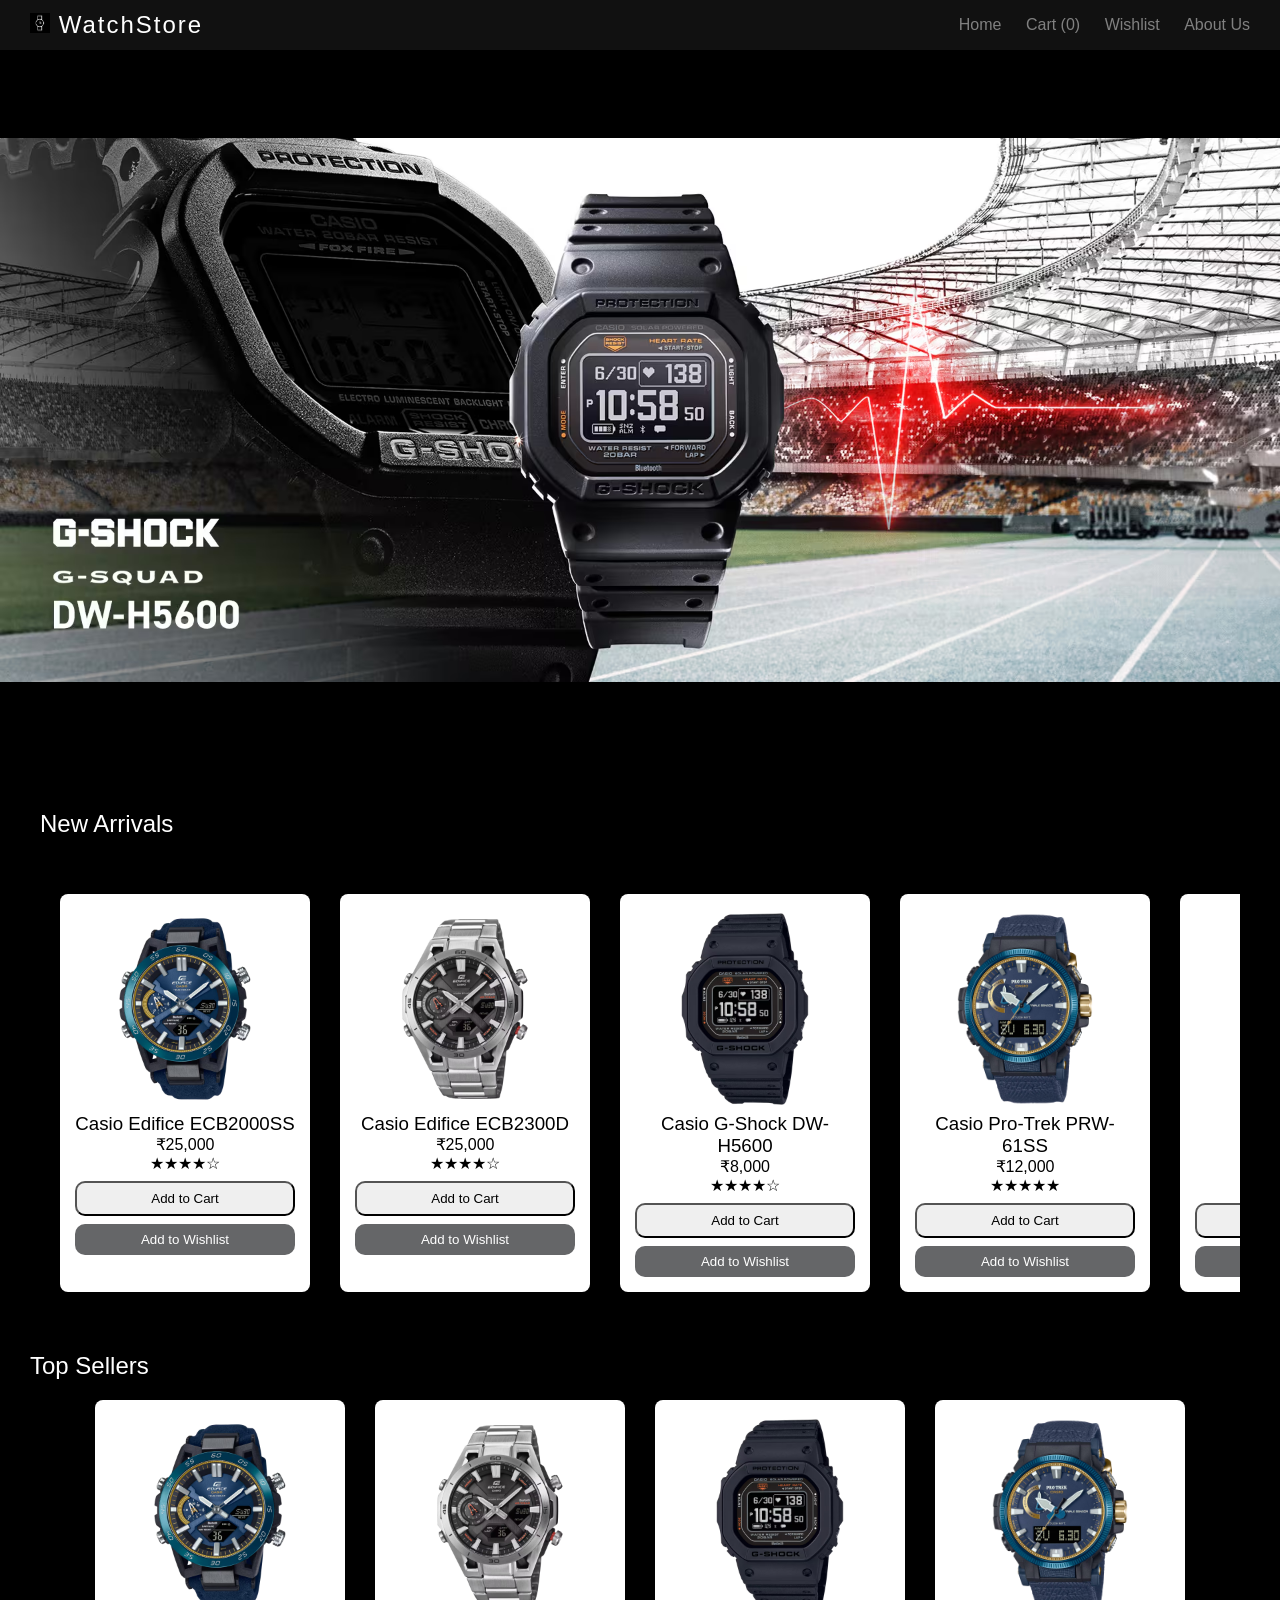
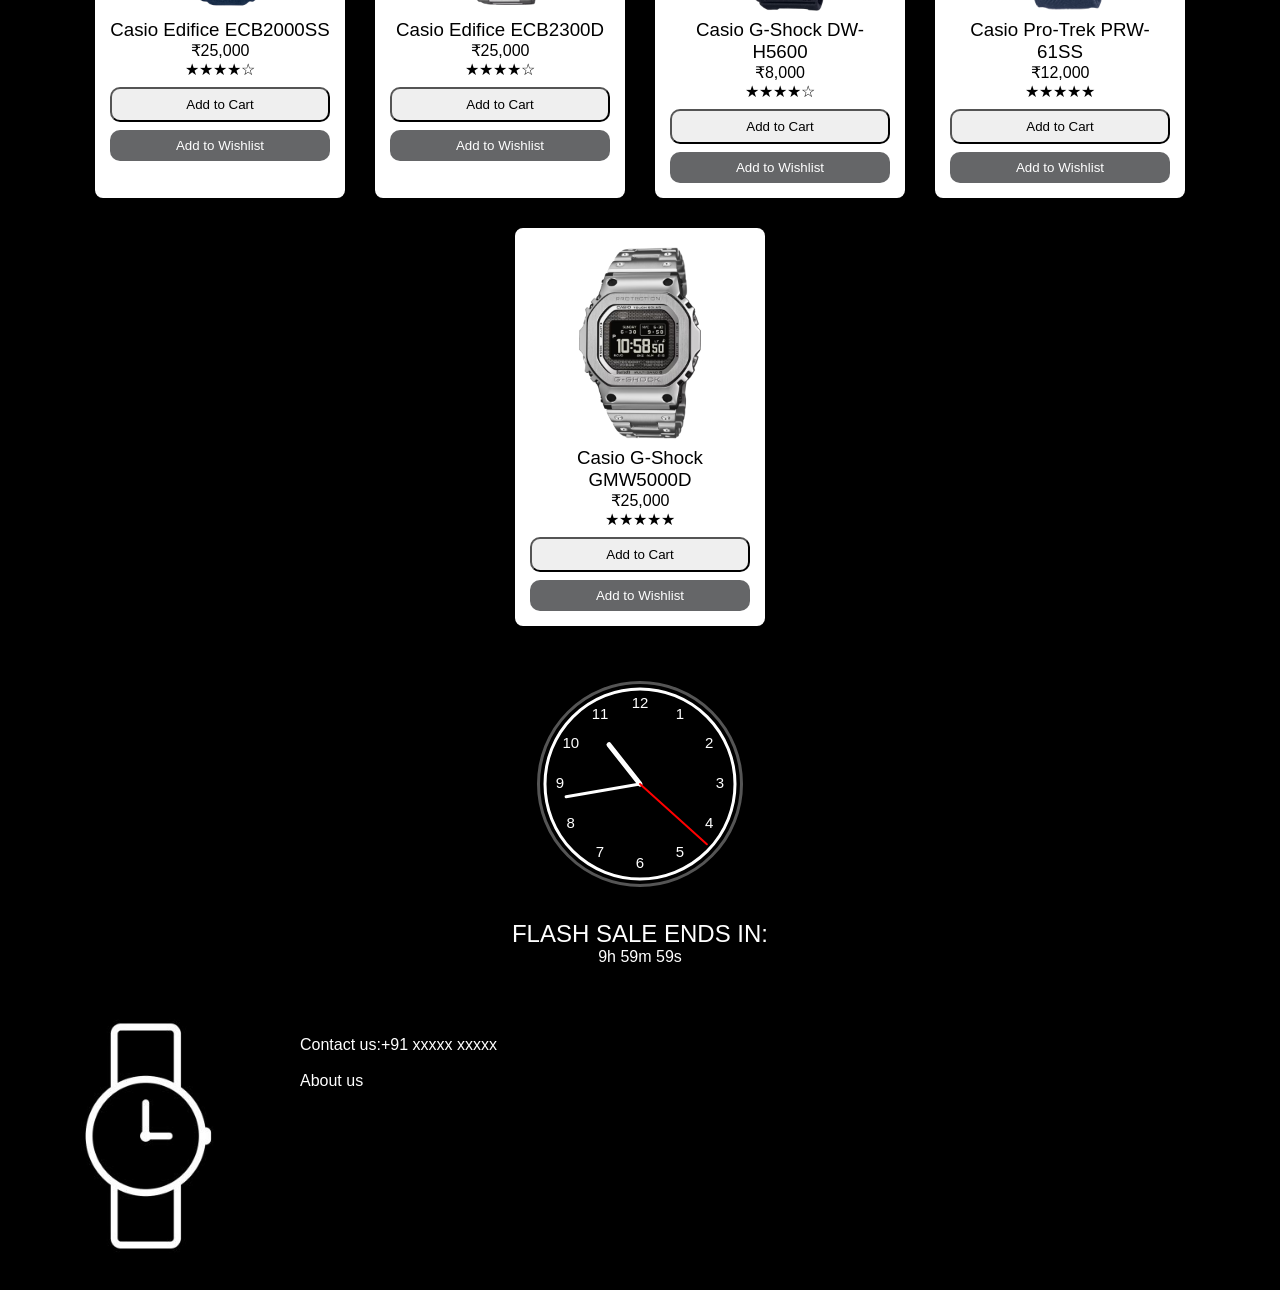
==== index.html @ ca8e9f14 "changed name of main file to index from home" ====
<!DOCTYPE html>
<html lang="en">
<head>
  <link rel="icon" type="image/jpeg" href="/assets/logo.jpg">
  <link href="https://fonts.cdnfonts.com/css/eurostile" rel="stylesheet">          
  <link href="https://fonts.cdnfonts.com/css/eurostile-extended" rel="stylesheet">
  <title>Watch Store</title>
  <link rel="stylesheet" href="style.css" />
  </head>
<body>
  <header class="navbar">
    <h2><img src="/assets/logo.jpg" id="logo"> WatchStore</h2>
    <nav>
      <a href="home.html">Home</a>
      <a href="cart.html">Cart (<span id="cartCount">0</span>)</a>
      <a href="wishlist.html">Wishlist</a>
      <a href="aboutus.html">About Us</a>
    </nav>
  </header>
  <main>
    <section class="hero">
    <img alt="hero banner" src="/assets/gshock.avif" class="slide active">
    <img alt="hero banner" src="/assets/casio.avif" class="slide">
    <img alt="hero banner" src="/assets/casioed.avif" class="slide">
  </section>

  <section class="products">
    <h2 style="color:white;">New Arrivals</h2>
    <br>
    <br>
    <div class="product-container">
        <div class="product-card">
          <a href="p1.html">
<img src="/assets/casioecb2000ss.avif"/>  
          </a>
          
          <h3>Casio Edifice ECB2000SS</h3>
          <p>₹25,000</p>
          <p class="rating">★★★★☆</p>
          <button onclick="addToCart('Casio Edifice ECB2000SS','₹25,000','/assets/casioecb2000ss.avif')">Add to Cart</button><br>
          <button class="wishlist" onclick="addToWishlist('Casio Edifice ECB2000SS','₹25,000','/assets/casioecb2000ss.avif')">Add to Wishlist</button>
        </div>
        <div class="product-card">
          <a href="p2.html">

          <img src="/assets/casioecb2300d.avif" />
          </a>
          <h3>Casio Edifice ECB2300D</h3>
          <p>₹25,000</p>
          <p class="rating">★★★★☆</p>
          <button onclick="addToCart('Casio Edifice ECB2300D','₹25,000','/assets/casioecb2300d.avif')">Add to Cart</button><br>
          <button class="wishlist" onclick="addToWishlist('Casio Edifice ECB2300D','₹25,000','/assets/casioecb2300d.avif')">Add to Wishlist</button>
        </div>
        <div class="product-card">
          <a href="p3.html">
          <img src="/assets/casiodwh5600.avif"/>
          </a>
          <h3>Casio G-Shock DW-H5600</h3>
          <p>₹8,000</p>
          <p class="rating">★★★★☆</p>
          <button onclick="addToCart('Casio G-Shock DW-H5600','₹8,000','/assets/casiodwh5600.avif')">Add to Cart</button><br>
          <button class="wishlist" onclick="addToWishlist('Casio G-Shock DW-H5600','₹8,000','/assets/casiodwh5600.avif')">Add to Wishlist</button>
        </div>
        <div class="product-card">
          <a href="p4.html">
          <img src="/assets/casioprw61ss.avif" />

          </a>
          <h3>Casio Pro-Trek PRW-61SS</h3>
          <p>₹12,000</p>
          <p class="rating">★★★★★</p>
          <button onclick="addToCart('Casio Pro-Trek PRW-61SS','₹12,000','/assets/casioprw61ss.avif')">Add to Cart</button><br>
          <button class="wishlist" onclick="addToWishlist('Casio Pro-Trek PRW-61SS','₹12,000','/assets/casioprw61ss.avif')">Add to Wishlist</button>
        </div>
        <div class="product-card">
          <a href="p5.html">

          <img src="/assets/casiogmw5000d.avif" />
          </a>
          <h3>Casio G-Shock GMW5000D</h3>
          <p>₹25,000</p>
          <p class="rating">★★★★★</p>
          <button onclick="addToCart('Casio G-Shock GMW5000D','₹25,000','/assets/casiogmw5000d.avif')">Add to Cart</button><br>
          <button class="wishlist" onclick="addToWishlist('Casio G-Shock GMW5000D','₹25,000','/assets/casiogmw5000d.avif')">Add to Wishlist</button>
        </div>
    </div>
  </section>
  <div class="head"><h2 style="color:white;">Top Sellers</h2></div>
  
  <div class="products-container">
      <div class="products-card">
        <a href="p1.html">

        <img src="/assets/casioecb2000ss.avif" />
        </a>
        <h3>Casio Edifice ECB2000SS</h3>
        <p>₹25,000</p>
        <p class="rating">★★★★☆</p>
        <button onclick="addToCart('Casio Edifice ECB2000SS','₹25,000','/assets/casioecb2000ss.avif')">Add to Cart</button><br>
        <button class="wishlist" onclick="addToWishlist('Casio Edifice ECB2000SS','₹25,000','/assets/casioecb2000ss.avif')">Add to Wishlist</button>
      </div>
      <div class="products-card">
        <a href="p2.html">
        <img src="/assets/casioecb2300d.avif" />

        </a>
        <h3>Casio Edifice ECB2300D</h3>
        <p>₹25,000</p>
        <p class="rating">★★★★☆</p>
        <button onclick="addToCart('Casio Edifice ECB2300D','₹25,000','/assets/casioecb2300d.avif')">Add to Cart</button><br>
        <button class="wishlist" onclick="addToWishlist('Casio Edifice ECB2300D','₹25,000','/assets/casioecb2300d.avif')">Add to Wishlist</button>
      </div>
      
<div class="products-card">
  <a href="p3.html"> 

        <img src="/assets/casiodwh5600.avif"/>
  </a>
        <h3>Casio G-Shock DW-H5600</h3>
        <p>₹8,000</p>
        <p class="rating">★★★★☆</p>
        <button onclick="addToCart('Casio G-Shock DW-H5600','₹8,000','/assets/casiodwh5600.avif')">Add to Cart</button><br>
        <button class="wishlist" onclick="addToWishlist('Casio G-Shock DW-H5600','₹8,000','/assets/casiodwh5600.avif')">Add to Wishlist</button>
      </div>
      
<div class="products-card">
  <a href="p4.html">

        <img src="/assets/casioprw61ss.avif" />
  </a>
        <h3>Casio Pro-Trek PRW-61SS</h3>
        <p>₹12,000</p>
        <p class="rating">★★★★★</p>
        <button onclick="addToCart('Casio Pro-Trek PRW-61SS','₹12,000','/assets/casioprw61ss.avif')">Add to Cart</button><br>
        <button class="wishlist" onclick="addToWishlist('Casio Pro-Trek PRW-61SS','₹12,000','/assets/casioprw61ss.avif')">Add to Wishlist</button>
      </div>
<div class="products-card">
  <a href="p5.html">

        <img src="/assets/casiogmw5000d.avif" />
  </a>
        <h3>Casio G-Shock GMW5000D</h3>
        <p>₹25,000</p>
        <p class="rating">★★★★★</p>
        <button onclick="addToCart('Casio G-Shock GMW5000D','₹25,000','/assets/casiogmw5000d.avif')">Add to Cart</button><br>
        <button class="wishlist" onclick="addToWishlist('Casio G-Shock GMW5000D','₹25,000','/assets/casiogmw5000d.avif')">Add to Wishlist</button>
      </div>
      
  </div>
  </main>
  <div id="sale-clock" style="color: white; background: black; padding: 20px; text-align: center;">
    
    <!-- ANALOG CLOCK -->
    <canvas id="analogClock" width="200" height="200"></canvas>
    
    <br>
    <h2>FLASH SALE ENDS IN:</h2>
    <p id="timer">10h 0m 0s</p>
</div>
  
  <footer>
    <div class="footerlogo">
      <img src="./assets/logo.jpg">
    </div>
    <div class="footer">
      <p>
        Contact us:+91 xxxxx xxxxx
      </p><br>
      <p>
        <a href="aboutus.html" id="aboutus">About us</a>
      </p>
    </div>
  </footer>
  <script src="script.js"></script>
</body>
</html>
---- style.css ----
#logo{
    height:50px;
    display:inline-block;
    height:20px;
}

body{
    background-color: black;
    margin:0px;
    padding: 0;
    box-sizing: border-box;
    font-family: 'Eurostile',sans-serif !important;
    font-weight: 400;
    color:white;
}
* {
  margin: 0;
  padding: 0;
  box-sizing: border-box;
  font-family:'Eurostile',sans-serif !important;
  font-weight: 400;
}

.navbar {
  background: #111;
  color: white;
  padding: 15px 30px;
  display: flex;
  justify-content: space-between;
  align-items: center;
  position:fixed;
  z-index:1000;
  width:100%;
  height:50px;
  top:0;
}
main{
  margin-top:50px;
  width:100%;
}
.navbar a:hover{
  color:white;
  transition:0.3s;
}
.navbar a {
  color: grey;
  margin-left: 20px;
  text-decoration: none;
}
.navbar h2{
  cursor:pointer;
  letter-spacing: 2px;
}
.hero {
    position: relative;
    width: 100%;
    height: auto; 
    aspect-ratio: 16 / 9; 
    max-height: 80vh;
    overflow: hidden;
}
.slide.active{
    opacity:1;
}
.slide{
    position:absolute;
    width:100%;
    height:100%;
    top:0;
    left:0;
    object-fit: contain;
    opacity:0;
    transition:opacity 1s ease-in-out;
    background-color: black;
}
.products {
    color:black;
  padding: 40px;
}


.product-card button {
  margin-top: 8px;
  padding: 8px;
  width: 100%;
  cursor: pointer;
  border-radius:10px;
}

.wishlist {
  background: rgb(101, 102, 104);
  color:rgb(255, 255, 255);
  border: none;
}

.coupon {
  padding: 40px;
  text-align: center;
  
}

.coupon input {
  padding: 10px;
  width: 200px;
  border-radius: 10px;
}

.checkout {
  text-align: center;
  padding: 40px;
}

.checkout button {
  padding: 12px 30px;
  font-size: 16px;
}

.inputbutton{
  padding:10px;
  border-radius: 10px;
}
.inputbutton:hover{
  cursor: pointer;
}

footer{
  display:inline-flex;
}
.footerlogo img{
  height:300px;
}
.footer{
  margin-top: 50px;
  align-items: right;
}

.product-container {
  display: flex;
  gap: 30px;
  overflow-x: auto;
  padding: 20px;
  scroll-behavior: smooth;
  flex-wrap: nowrap;
  -webkit-overflow-scrolling: touch; 
}

.product-card {
  flex: 0 0 auto; 
  background: white;
  width: 250px;
  padding: 15px;
  text-align: center;
  border-radius: 8px;
}
.product-card img{
  height:200px;
  width:100%;
  object-fit: contain;
}
.product-card img:hover{
  transform: scale(1.5);
  transition-duration: 1s;
}
.product-container::-webkit-scrollbar {
  height: 8px;
}
.product-container::-webkit-scrollbar-thumb {
  background: #444;
  border-radius: 10px;
}
.product-container::-webkit-scrollbar-track {
  background: #222;
}
.products-container {
  display: flex;
  padding: 20px;
  gap:30px;
  flex-wrap: wrap;
  justify-content: center;

}
.products-card{
  flex: 0 0 auto; 
  background: white;
  color:black;
  width: 250px;
  padding: 15px;
  text-align: center;
  border-radius: 8px;
}
.products-card img{
  height:200px;
  width:100%;
  object-fit: contain;
}
.products-card img:hover{
  transform: scale(1.2);
  transition-duration: 1s;
}
.products-card button {
  margin-top: 8px;
  padding: 8px;
  width: 100%;
  cursor: pointer;
  border-radius:10px;
}
.head{
  margin-left:30px;
}
#aboutus{
  color:white;
  text-decoration: none;
}
#aboutus:hover{
  cursor: pointer;
}
#aboutusdesc{
  margin-top:100px;
  margin-left:50px;
}
.product-container a{
  color:black;
  text-decoration: none;
}




/*Specific product detail*/


.product-details-container {
  display: flex;
  padding: 100px 50px;
  gap: 50px;
  max-width: 1200px;
  margin: 0 auto;
}

.details-left {
  flex: 1;
  display: flex;
  justify-content: center;
  align-items: flex-start;
}

.details-left img {
  width: 100%;
  max-width: 500px;
  border-radius: 15px;
  background: #fff; 
  padding: 20px;
}

.details-right {
  flex: 1;
  display: flex;
  flex-direction: column;
  gap: 20px;
}

.details-right h1 {
  font-size: 2.5rem;
  letter-spacing: 1px;
}

.price {
  font-size: 1.8rem;
  color: #ddd;
}

.description {
  line-height: 1.6;
  color: #bbb;
}

.action-buttons {
  display: flex;
  flex-direction: column;
  gap: 10px;
  width: 300px;
}

.wishlist-btn {
  padding: 10px;
  background: #333;
  color: white;
  border: 1px solid #555;
  cursor: pointer;
  border-radius: 5px;
}

.specs-section hr {
  border: 0;
  border-top: 1px solid #333;
  margin-bottom: 10px;
}
#wishlistdesc{
  margin-top:100px;
  margin-left:50px;
}
#cartdesc{
  margin-top:100px;
  margin-left:50px;
}
#checkhome{
  color:white;
  text-decoration: none;
}
#checkcart{
  color:white;
  text-decoration: none;
}
.nav{
  margin:30px;
  display: flex;
  gap:30px;
}
.nav a:hover{
  color:grey;
}

/*canvas styling*/
#analogClock {
  display: block;
  margin: 15px auto;
  background: #000;
  border-radius: 50%;
  border: 3px solid #555;
}
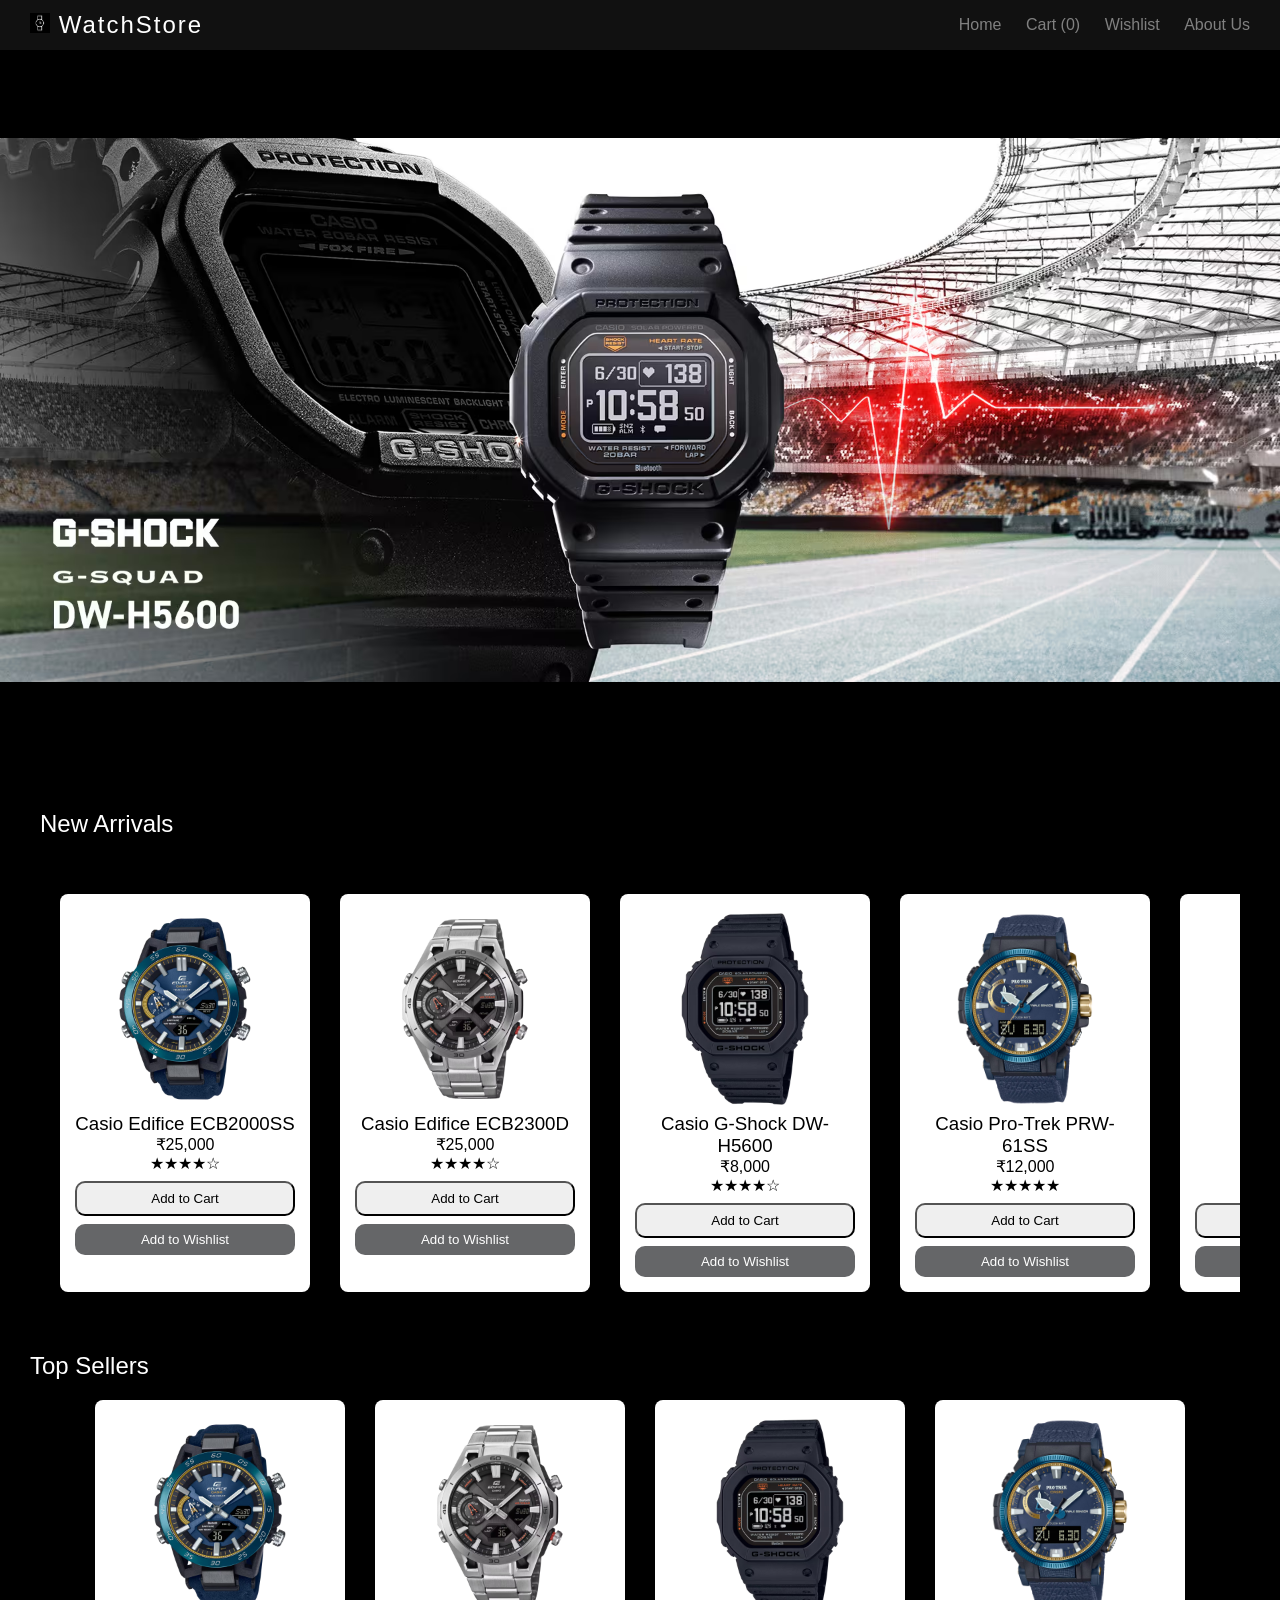
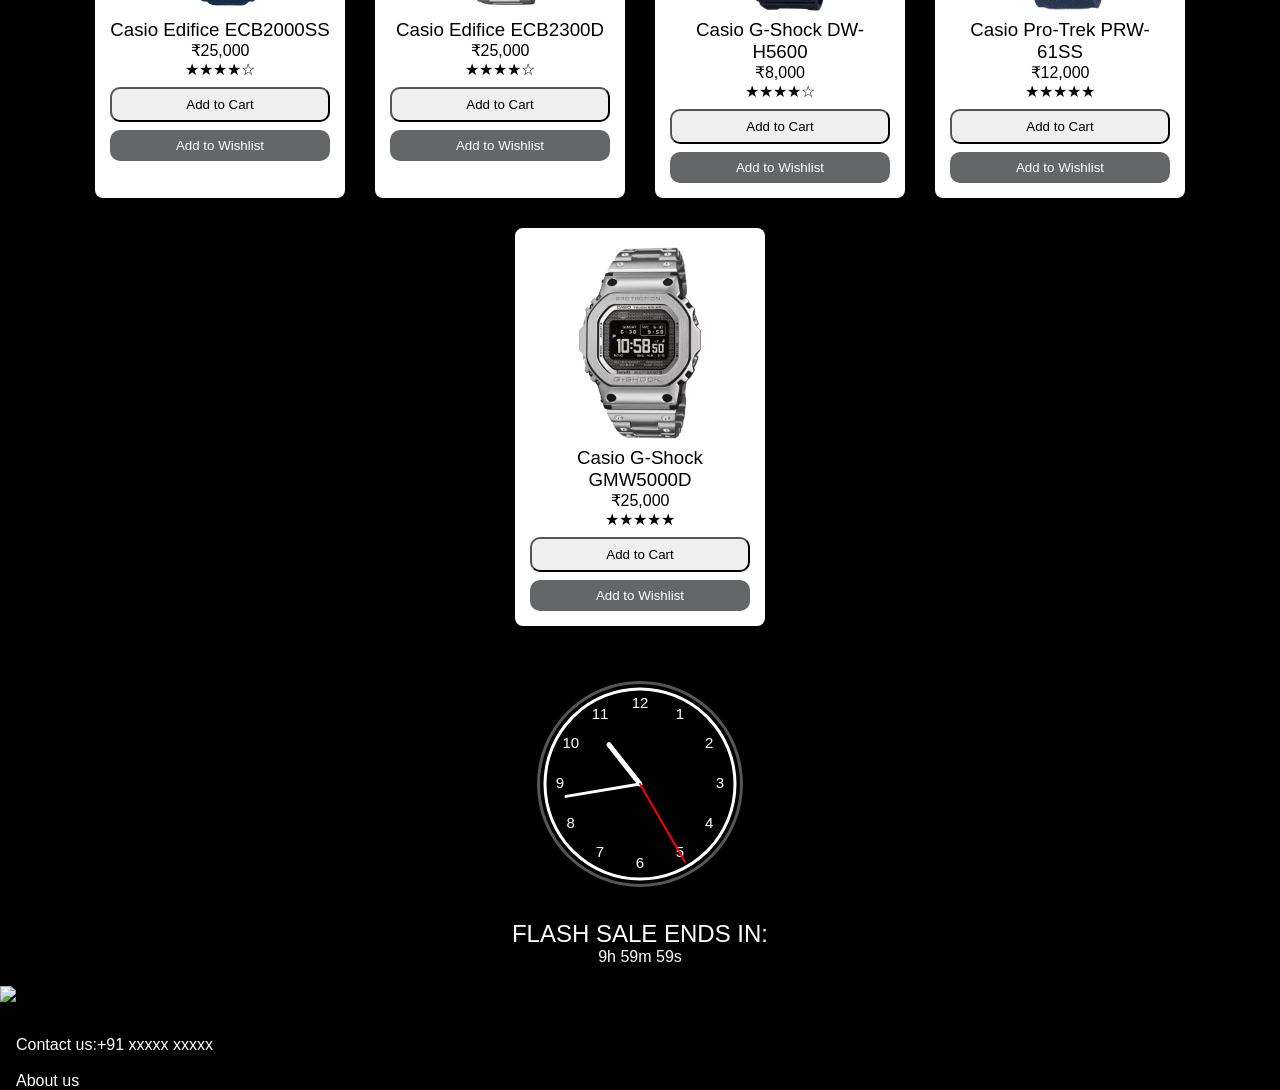
==== commit 6789efd4: "fixed images access" ====
--- a/index.html
+++ b/index.html
@@ -1,7 +1,7 @@
 <!DOCTYPE html>
 <html lang="en">
 <head>
-  <link rel="icon" type="image/jpeg" href="/assets/logo.jpg">
+  <link rel="icon" type="image/jpeg" href="assets/logo.jpg">
   <link href="https://fonts.cdnfonts.com/css/eurostile" rel="stylesheet">          
   <link href="https://fonts.cdnfonts.com/css/eurostile-extended" rel="stylesheet">
   <title>Watch Store</title>
@@ -9,7 +9,7 @@
   </head>
 <body>
   <header class="navbar">
-    <h2><img src="/assets/logo.jpg" id="logo"> WatchStore</h2>
+    <h2><img src="assets/logo.jpg" id="logo"> WatchStore</h2>
     <nav>
       <a href="home.html">Home</a>
       <a href="cart.html">Cart (<span id="cartCount">0</span>)</a>
@@ -19,9 +19,9 @@
   </header>
   <main>
     <section class="hero">
-    <img alt="hero banner" src="/assets/gshock.avif" class="slide active">
-    <img alt="hero banner" src="/assets/casio.avif" class="slide">
-    <img alt="hero banner" src="/assets/casioed.avif" class="slide">
+    <img alt="hero banner" src="assets/gshock.avif" class="slide active">
+    <img alt="hero banner" src="assets/casio.avif" class="slide">
+    <img alt="hero banner" src="assets/casioed.avif" class="slide">
   </section>
 
   <section class="products">
@@ -31,57 +31,57 @@
     <div class="product-container">
         <div class="product-card">
           <a href="p1.html">
-<img src="/assets/casioecb2000ss.avif"/>  
+<img src="assets/casioecb2000ss.avif"/>  
           </a>
           
           <h3>Casio Edifice ECB2000SS</h3>
           <p>₹25,000</p>
           <p class="rating">★★★★☆</p>
-          <button onclick="addToCart('Casio Edifice ECB2000SS','₹25,000','/assets/casioecb2000ss.avif')">Add to Cart</button><br>
-          <button class="wishlist" onclick="addToWishlist('Casio Edifice ECB2000SS','₹25,000','/assets/casioecb2000ss.avif')">Add to Wishlist</button>
+          <button onclick="addToCart('Casio Edifice ECB2000SS','₹25,000','assets/casioecb2000ss.avif')">Add to Cart</button><br>
+          <button class="wishlist" onclick="addToWishlist('Casio Edifice ECB2000SS','₹25,000','assets/casioecb2000ss.avif')">Add to Wishlist</button>
         </div>
         <div class="product-card">
           <a href="p2.html">
 
-          <img src="/assets/casioecb2300d.avif" />
+          <img src="assets/casioecb2300d.avif" />
           </a>
           <h3>Casio Edifice ECB2300D</h3>
           <p>₹25,000</p>
           <p class="rating">★★★★☆</p>
-          <button onclick="addToCart('Casio Edifice ECB2300D','₹25,000','/assets/casioecb2300d.avif')">Add to Cart</button><br>
-          <button class="wishlist" onclick="addToWishlist('Casio Edifice ECB2300D','₹25,000','/assets/casioecb2300d.avif')">Add to Wishlist</button>
+          <button onclick="addToCart('Casio Edifice ECB2300D','₹25,000','assets/casioecb2300d.avif')">Add to Cart</button><br>
+          <button class="wishlist" onclick="addToWishlist('Casio Edifice ECB2300D','₹25,000','assets/casioecb2300d.avif')">Add to Wishlist</button>
         </div>
         <div class="product-card">
           <a href="p3.html">
-          <img src="/assets/casiodwh5600.avif"/>
+          <img src="assets/casiodwh5600.avif"/>
           </a>
           <h3>Casio G-Shock DW-H5600</h3>
           <p>₹8,000</p>
           <p class="rating">★★★★☆</p>
-          <button onclick="addToCart('Casio G-Shock DW-H5600','₹8,000','/assets/casiodwh5600.avif')">Add to Cart</button><br>
-          <button class="wishlist" onclick="addToWishlist('Casio G-Shock DW-H5600','₹8,000','/assets/casiodwh5600.avif')">Add to Wishlist</button>
+          <button onclick="addToCart('Casio G-Shock DW-H5600','₹8,000','assets/casiodwh5600.avif')">Add to Cart</button><br>
+          <button class="wishlist" onclick="addToWishlist('Casio G-Shock DW-H5600','₹8,000','assets/casiodwh5600.avif')">Add to Wishlist</button>
         </div>
         <div class="product-card">
           <a href="p4.html">
-          <img src="/assets/casioprw61ss.avif" />
+          <img src="assets/casioprw61ss.avif" />
 
           </a>
           <h3>Casio Pro-Trek PRW-61SS</h3>
           <p>₹12,000</p>
           <p class="rating">★★★★★</p>
-          <button onclick="addToCart('Casio Pro-Trek PRW-61SS','₹12,000','/assets/casioprw61ss.avif')">Add to Cart</button><br>
-          <button class="wishlist" onclick="addToWishlist('Casio Pro-Trek PRW-61SS','₹12,000','/assets/casioprw61ss.avif')">Add to Wishlist</button>
+          <button onclick="addToCart('Casio Pro-Trek PRW-61SS','₹12,000','assets/casioprw61ss.avif')">Add to Cart</button><br>
+          <button class="wishlist" onclick="addToWishlist('Casio Pro-Trek PRW-61SS','₹12,000','assets/casioprw61ss.avif')">Add to Wishlist</button>
         </div>
         <div class="product-card">
           <a href="p5.html">
 
-          <img src="/assets/casiogmw5000d.avif" />
+          <img src="assets/casiogmw5000d.avif" />
           </a>
           <h3>Casio G-Shock GMW5000D</h3>
           <p>₹25,000</p>
           <p class="rating">★★★★★</p>
-          <button onclick="addToCart('Casio G-Shock GMW5000D','₹25,000','/assets/casiogmw5000d.avif')">Add to Cart</button><br>
-          <button class="wishlist" onclick="addToWishlist('Casio G-Shock GMW5000D','₹25,000','/assets/casiogmw5000d.avif')">Add to Wishlist</button>
+          <button onclick="addToCart('Casio G-Shock GMW5000D','₹25,000','assets/casiogmw5000d.avif')">Add to Cart</button><br>
+          <button class="wishlist" onclick="addToWishlist('Casio G-Shock GMW5000D','₹25,000','assets/casiogmw5000d.avif')">Add to Wishlist</button>
         </div>
     </div>
   </section>
@@ -91,66 +91,65 @@
       <div class="products-card">
         <a href="p1.html">
 
-        <img src="/assets/casioecb2000ss.avif" />
+        <img src="assets/casioecb2000ss.avif" />
         </a>
         <h3>Casio Edifice ECB2000SS</h3>
         <p>₹25,000</p>
         <p class="rating">★★★★☆</p>
-        <button onclick="addToCart('Casio Edifice ECB2000SS','₹25,000','/assets/casioecb2000ss.avif')">Add to Cart</button><br>
-        <button class="wishlist" onclick="addToWishlist('Casio Edifice ECB2000SS','₹25,000','/assets/casioecb2000ss.avif')">Add to Wishlist</button>
+        <button onclick="addToCart('Casio Edifice ECB2000SS','₹25,000','assets/casioecb2000ss.avif')">Add to Cart</button><br>
+        <button class="wishlist" onclick="addToWishlist('Casio Edifice ECB2000SS','₹25,000','assets/casioecb2000ss.avif')">Add to Wishlist</button>
       </div>
       <div class="products-card">
         <a href="p2.html">
-        <img src="/assets/casioecb2300d.avif" />
+        <img src="assets/casioecb2300d.avif" />
 
         </a>
         <h3>Casio Edifice ECB2300D</h3>
         <p>₹25,000</p>
         <p class="rating">★★★★☆</p>
-        <button onclick="addToCart('Casio Edifice ECB2300D','₹25,000','/assets/casioecb2300d.avif')">Add to Cart</button><br>
-        <button class="wishlist" onclick="addToWishlist('Casio Edifice ECB2300D','₹25,000','/assets/casioecb2300d.avif')">Add to Wishlist</button>
+        <button onclick="addToCart('Casio Edifice ECB2300D','₹25,000','assets/casioecb2300d.avif')">Add to Cart</button><br>
+        <button class="wishlist" onclick="addToWishlist('Casio Edifice ECB2300D','₹25,000','assets/casioecb2300d.avif')">Add to Wishlist</button>
       </div>
       
 <div class="products-card">
   <a href="p3.html"> 
 
-        <img src="/assets/casiodwh5600.avif"/>
+        <img src="assets/casiodwh5600.avif"/>
   </a>
         <h3>Casio G-Shock DW-H5600</h3>
         <p>₹8,000</p>
         <p class="rating">★★★★☆</p>
-        <button onclick="addToCart('Casio G-Shock DW-H5600','₹8,000','/assets/casiodwh5600.avif')">Add to Cart</button><br>
-        <button class="wishlist" onclick="addToWishlist('Casio G-Shock DW-H5600','₹8,000','/assets/casiodwh5600.avif')">Add to Wishlist</button>
+        <button onclick="addToCart('Casio G-Shock DW-H5600','₹8,000','assets/casiodwh5600.avif')">Add to Cart</button><br>
+        <button class="wishlist" onclick="addToWishlist('Casio G-Shock DW-H5600','₹8,000','assets/casiodwh5600.avif')">Add to Wishlist</button>
       </div>
       
 <div class="products-card">
   <a href="p4.html">
 
-        <img src="/assets/casioprw61ss.avif" />
+        <img src="assets/casioprw61ss.avif" />
   </a>
         <h3>Casio Pro-Trek PRW-61SS</h3>
         <p>₹12,000</p>
         <p class="rating">★★★★★</p>
-        <button onclick="addToCart('Casio Pro-Trek PRW-61SS','₹12,000','/assets/casioprw61ss.avif')">Add to Cart</button><br>
-        <button class="wishlist" onclick="addToWishlist('Casio Pro-Trek PRW-61SS','₹12,000','/assets/casioprw61ss.avif')">Add to Wishlist</button>
+        <button onclick="addToCart('Casio Pro-Trek PRW-61SS','₹12,000','assets/casioprw61ss.avif')">Add to Cart</button><br>
+        <button class="wishlist" onclick="addToWishlist('Casio Pro-Trek PRW-61SS','₹12,000','assets/casioprw61ss.avif')">Add to Wishlist</button>
       </div>
 <div class="products-card">
   <a href="p5.html">
 
-        <img src="/assets/casiogmw5000d.avif" />
+        <img src="assets/casiogmw5000d.avif" />
   </a>
         <h3>Casio G-Shock GMW5000D</h3>
         <p>₹25,000</p>
         <p class="rating">★★★★★</p>
-        <button onclick="addToCart('Casio G-Shock GMW5000D','₹25,000','/assets/casiogmw5000d.avif')">Add to Cart</button><br>
-        <button class="wishlist" onclick="addToWishlist('Casio G-Shock GMW5000D','₹25,000','/assets/casiogmw5000d.avif')">Add to Wishlist</button>
+        <button onclick="addToCart('Casio G-Shock GMW5000D','₹25,000','assets/casiogmw5000d.avif')">Add to Cart</button><br>
+        <button class="wishlist" onclick="addToWishlist('Casio G-Shock GMW5000D','₹25,000','assets/casiogmw5000d.avif')">Add to Wishlist</button>
       </div>
       
   </div>
   </main>
   <div id="sale-clock" style="color: white; background: black; padding: 20px; text-align: center;">
     
-    <!-- ANALOG CLOCK -->
     <canvas id="analogClock" width="200" height="200"></canvas>
     
     <br>
@@ -160,7 +159,7 @@
   
   <footer>
     <div class="footerlogo">
-      <img src="./assets/logo.jpg">
+      <img src=".assets/logo.jpg">
     </div>
     <div class="footer">
       <p>
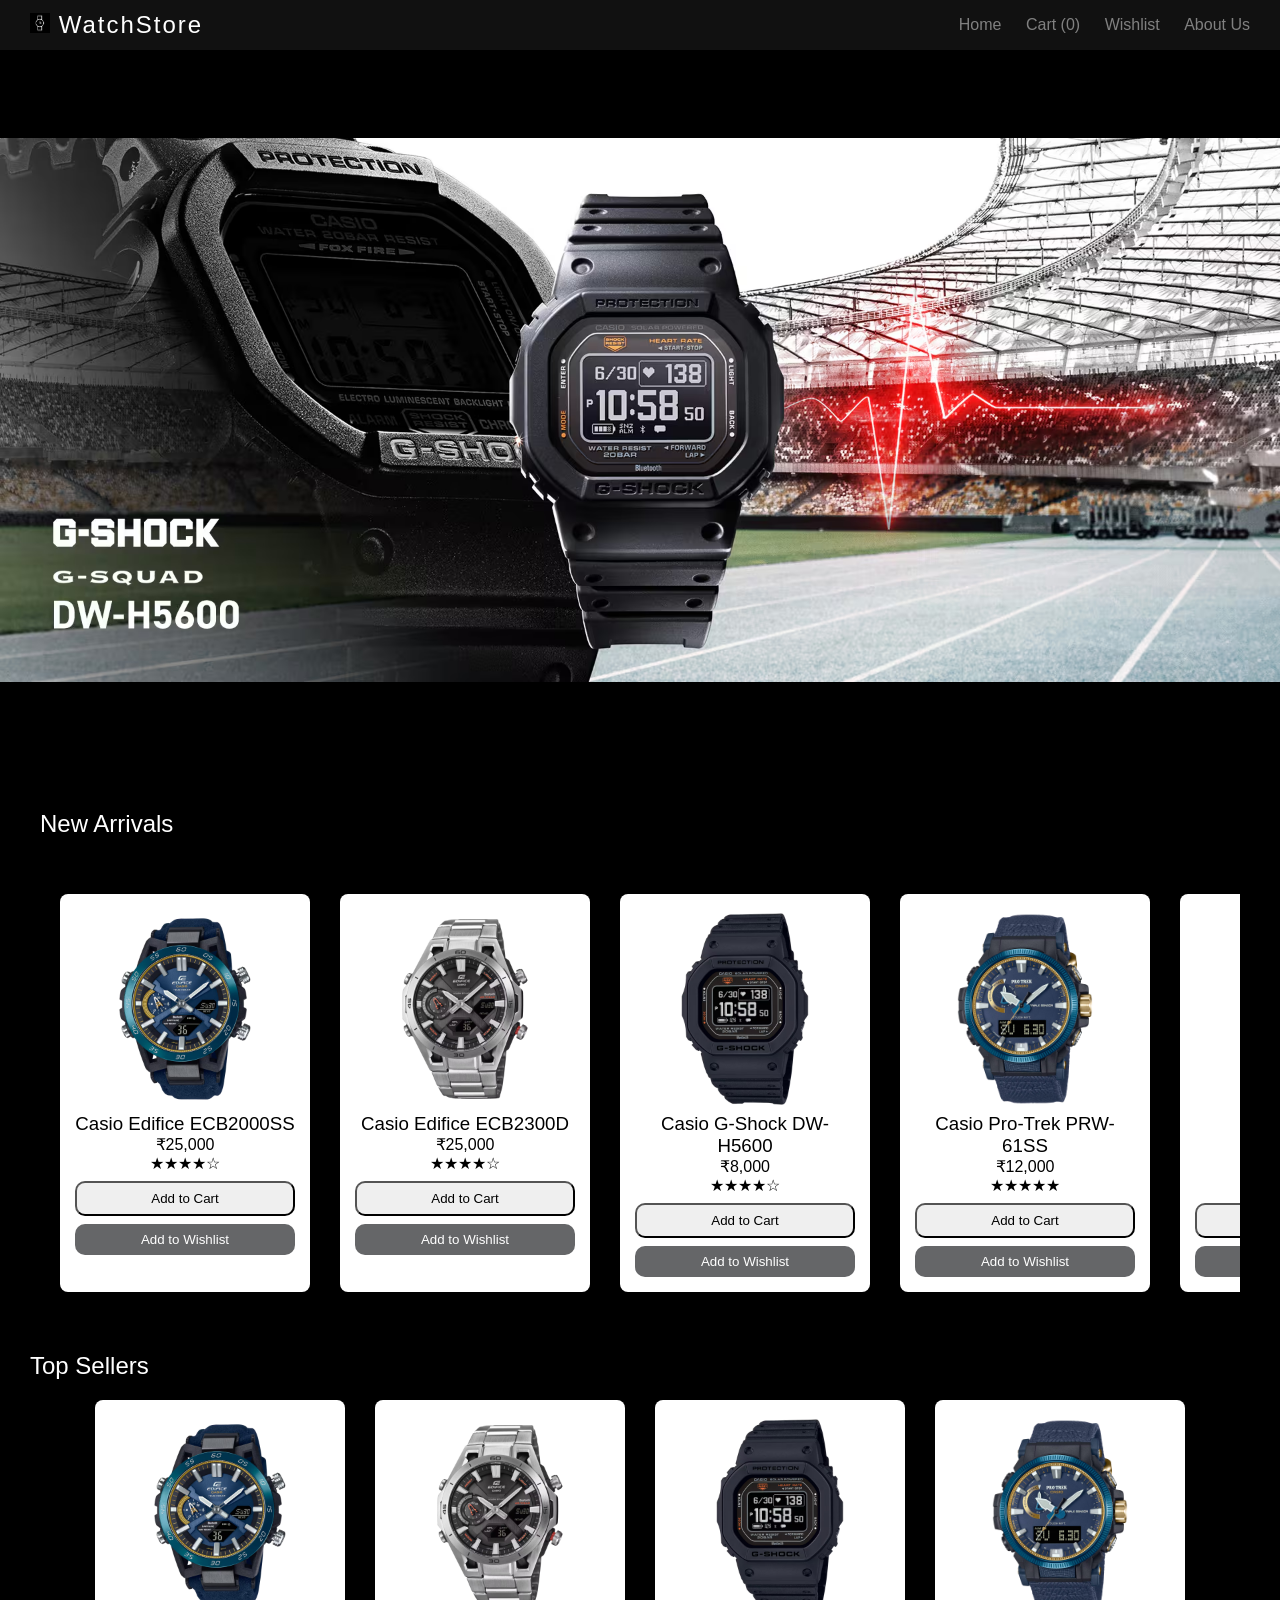
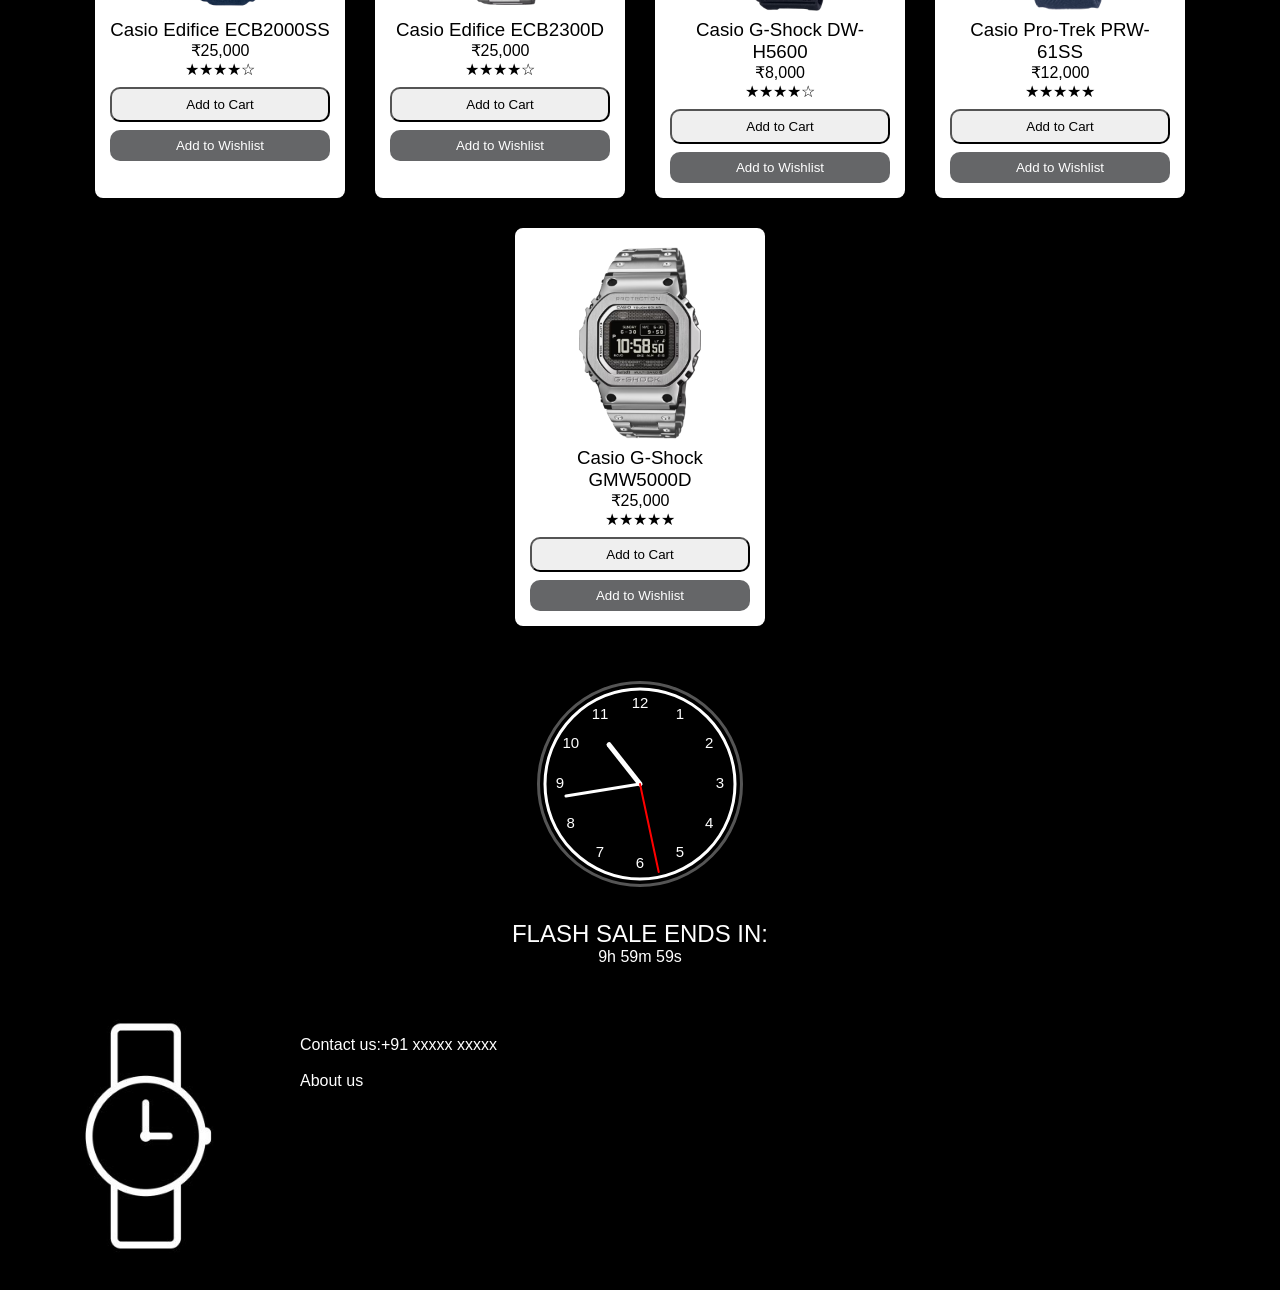
==== commit efbf4d90: "fixed the bottom logo" ====
--- a/index.html
+++ b/index.html
@@ -159,7 +159,7 @@
   
   <footer>
     <div class="footerlogo">
-      <img src=".assets/logo.jpg">
+      <img src="assets/logo.jpg">
     </div>
     <div class="footer">
       <p>
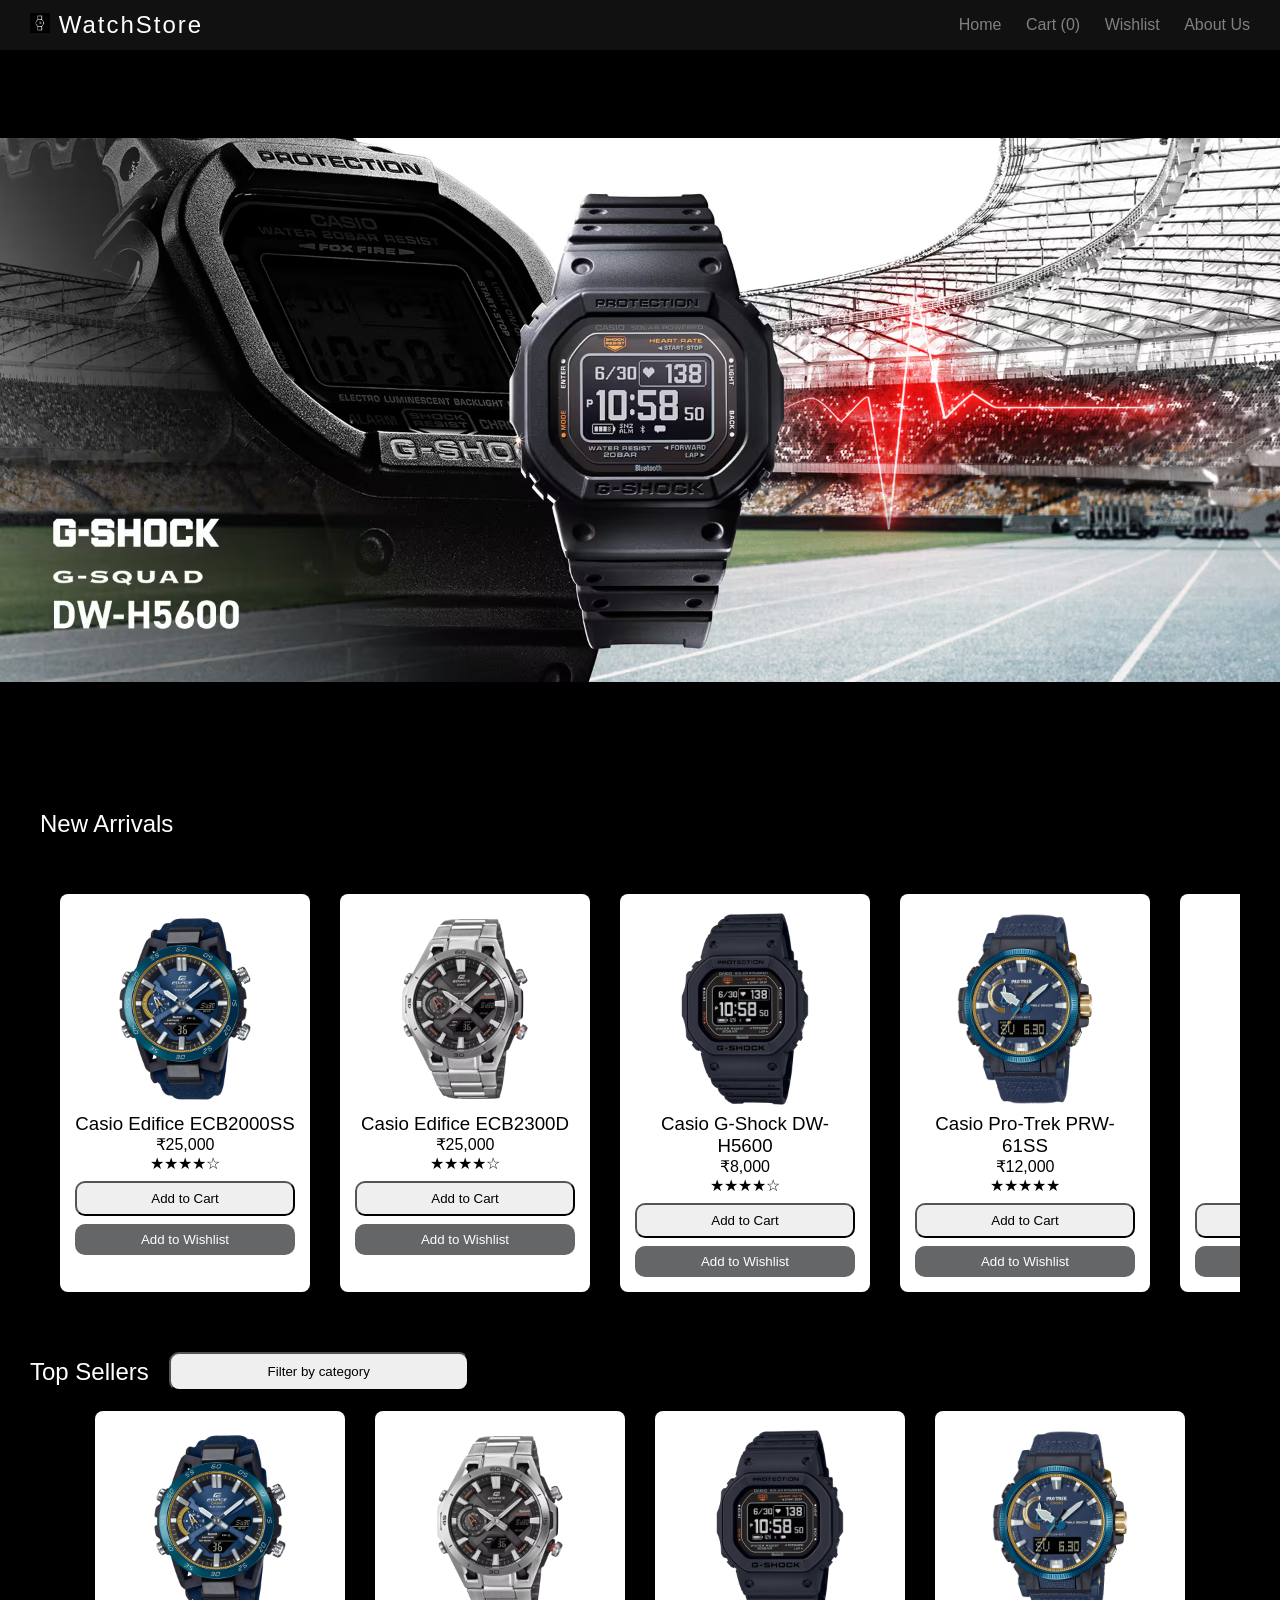
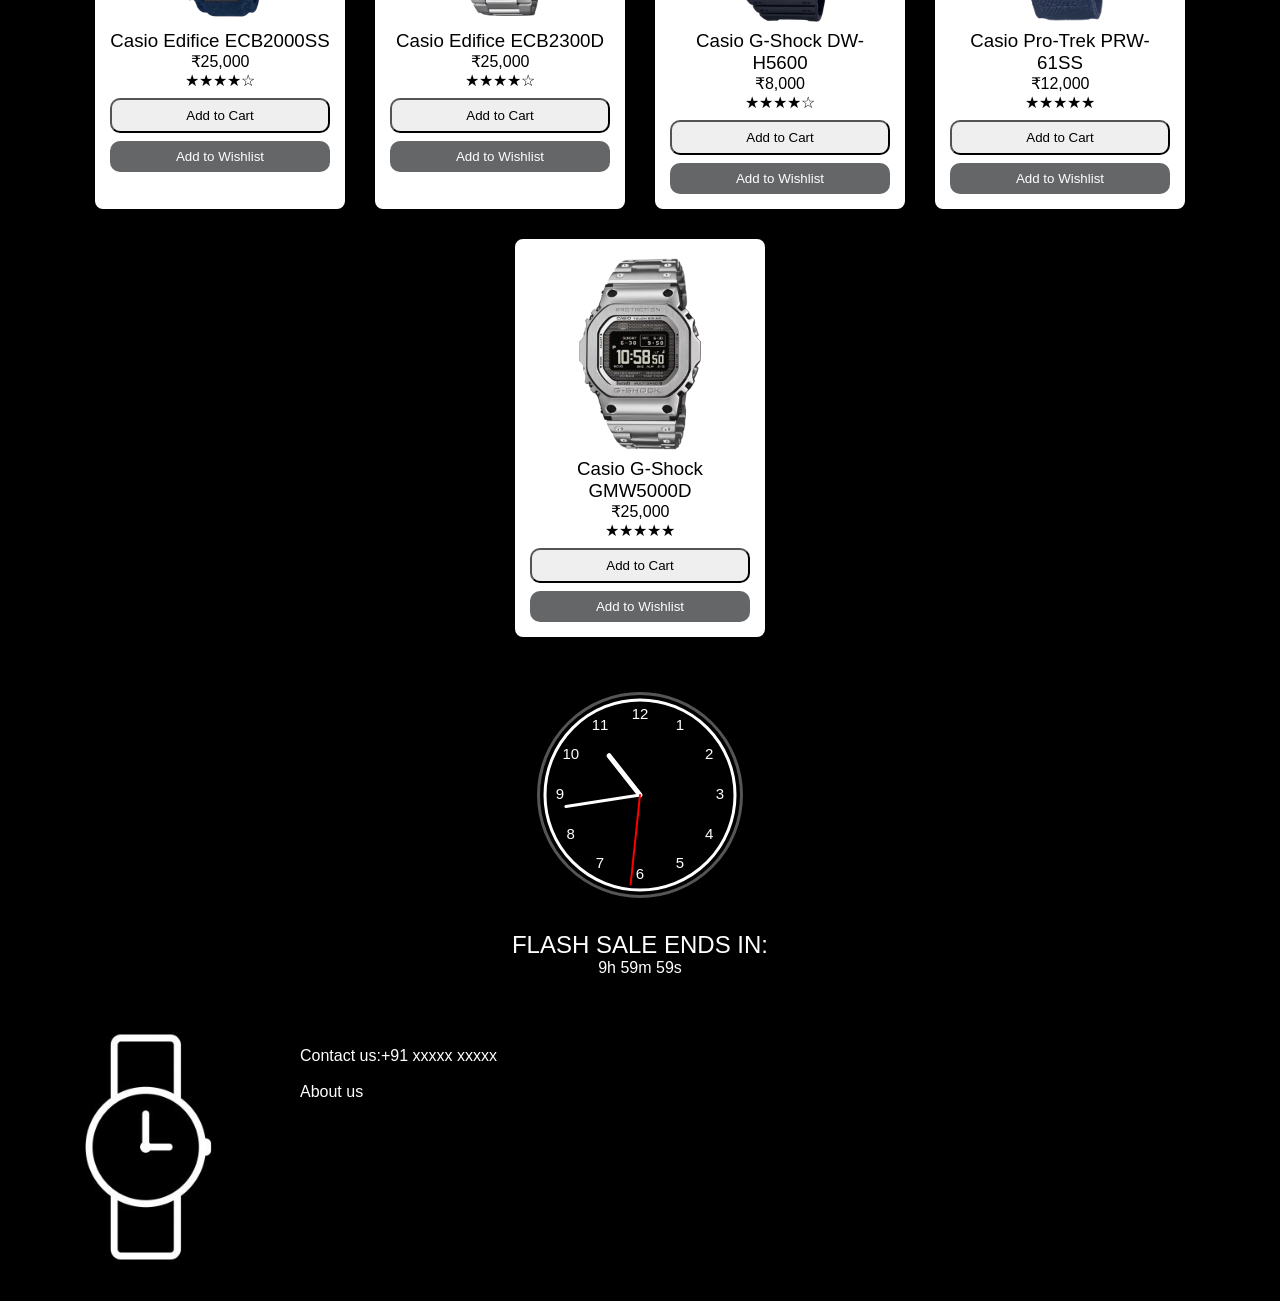
==== commit 8d59862f: "filter funtionality added" ====
--- a/index.html
+++ b/index.html
@@ -85,10 +85,23 @@
         </div>
     </div>
   </section>
-  <div class="head"><h2 style="color:white;">Top Sellers</h2></div>
+  <div class="head" style="display:flex; align-items:center; gap:20px;">
+  <h2 style="color:white;">Top Sellers</h2>
+
+  <div style="position:relative;">
+    <button class="inputbutton" onclick="toggleFilter()" style="width:300px">Filter by category</button>
+
+    <div id="filterDropdown" style="display:none; position:absolute; top:40px; background:#111; border:1px solid #444; border-radius:8px; padding:10px;">
+      <p onclick="applyFilter('all')" style="cursor:pointer;width:300px;text-align: center;">All</p>
+      <p onclick="applyFilter('gshock')" style="cursor:pointer;width:300px;text-align: center;">G-Shock</p>
+      <p onclick="applyFilter('protrek')" style="cursor:pointer;width:300px;text-align: center;">Pro-Trek</p>
+      <p onclick="applyFilter('edifice')" style="cursor:pointer;width:300px;text-align: center;">Edifice</p>
+    </div>
+  </div>
+</div>
   
   <div class="products-container">
-      <div class="products-card">
+      <div class="products-card" data-category="edifice">
         <a href="p1.html">
 
         <img src="assets/casioecb2000ss.avif" />
@@ -99,7 +112,7 @@
         <button onclick="addToCart('Casio Edifice ECB2000SS','₹25,000','assets/casioecb2000ss.avif')">Add to Cart</button><br>
         <button class="wishlist" onclick="addToWishlist('Casio Edifice ECB2000SS','₹25,000','assets/casioecb2000ss.avif')">Add to Wishlist</button>
       </div>
-      <div class="products-card">
+      <div class="products-card" data-category="edifice">
         <a href="p2.html">
         <img src="assets/casioecb2300d.avif" />
 
@@ -111,7 +124,7 @@
         <button class="wishlist" onclick="addToWishlist('Casio Edifice ECB2300D','₹25,000','assets/casioecb2300d.avif')">Add to Wishlist</button>
       </div>
       
-<div class="products-card">
+<div class="products-card" data-category="gshock">
   <a href="p3.html"> 
 
         <img src="assets/casiodwh5600.avif"/>
@@ -123,7 +136,7 @@
         <button class="wishlist" onclick="addToWishlist('Casio G-Shock DW-H5600','₹8,000','assets/casiodwh5600.avif')">Add to Wishlist</button>
       </div>
       
-<div class="products-card">
+<div class="products-card" data-category="protrek">
   <a href="p4.html">
 
         <img src="assets/casioprw61ss.avif" />
@@ -134,7 +147,7 @@
         <button onclick="addToCart('Casio Pro-Trek PRW-61SS','₹12,000','assets/casioprw61ss.avif')">Add to Cart</button><br>
         <button class="wishlist" onclick="addToWishlist('Casio Pro-Trek PRW-61SS','₹12,000','assets/casioprw61ss.avif')">Add to Wishlist</button>
       </div>
-<div class="products-card">
+<div class="products-card" data-category="gshock">
   <a href="p5.html">
 
         <img src="assets/casiogmw5000d.avif" />
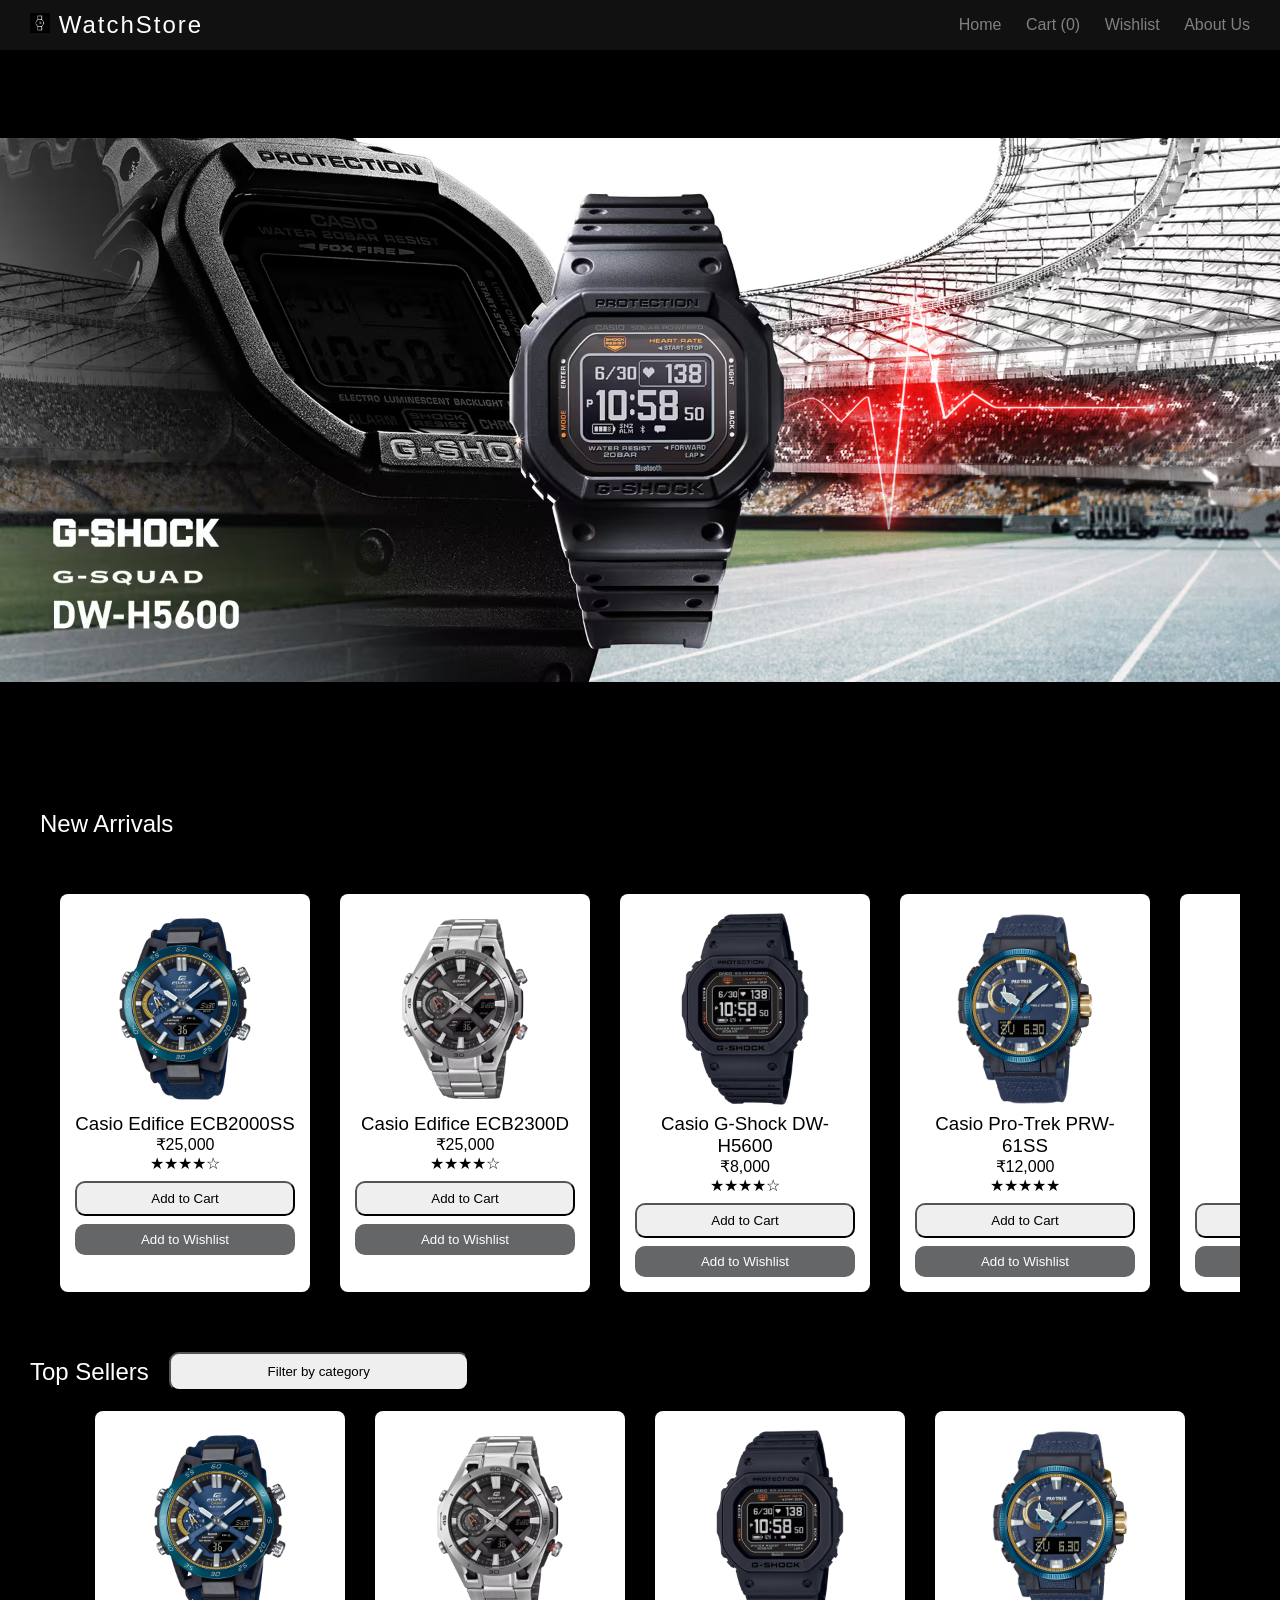
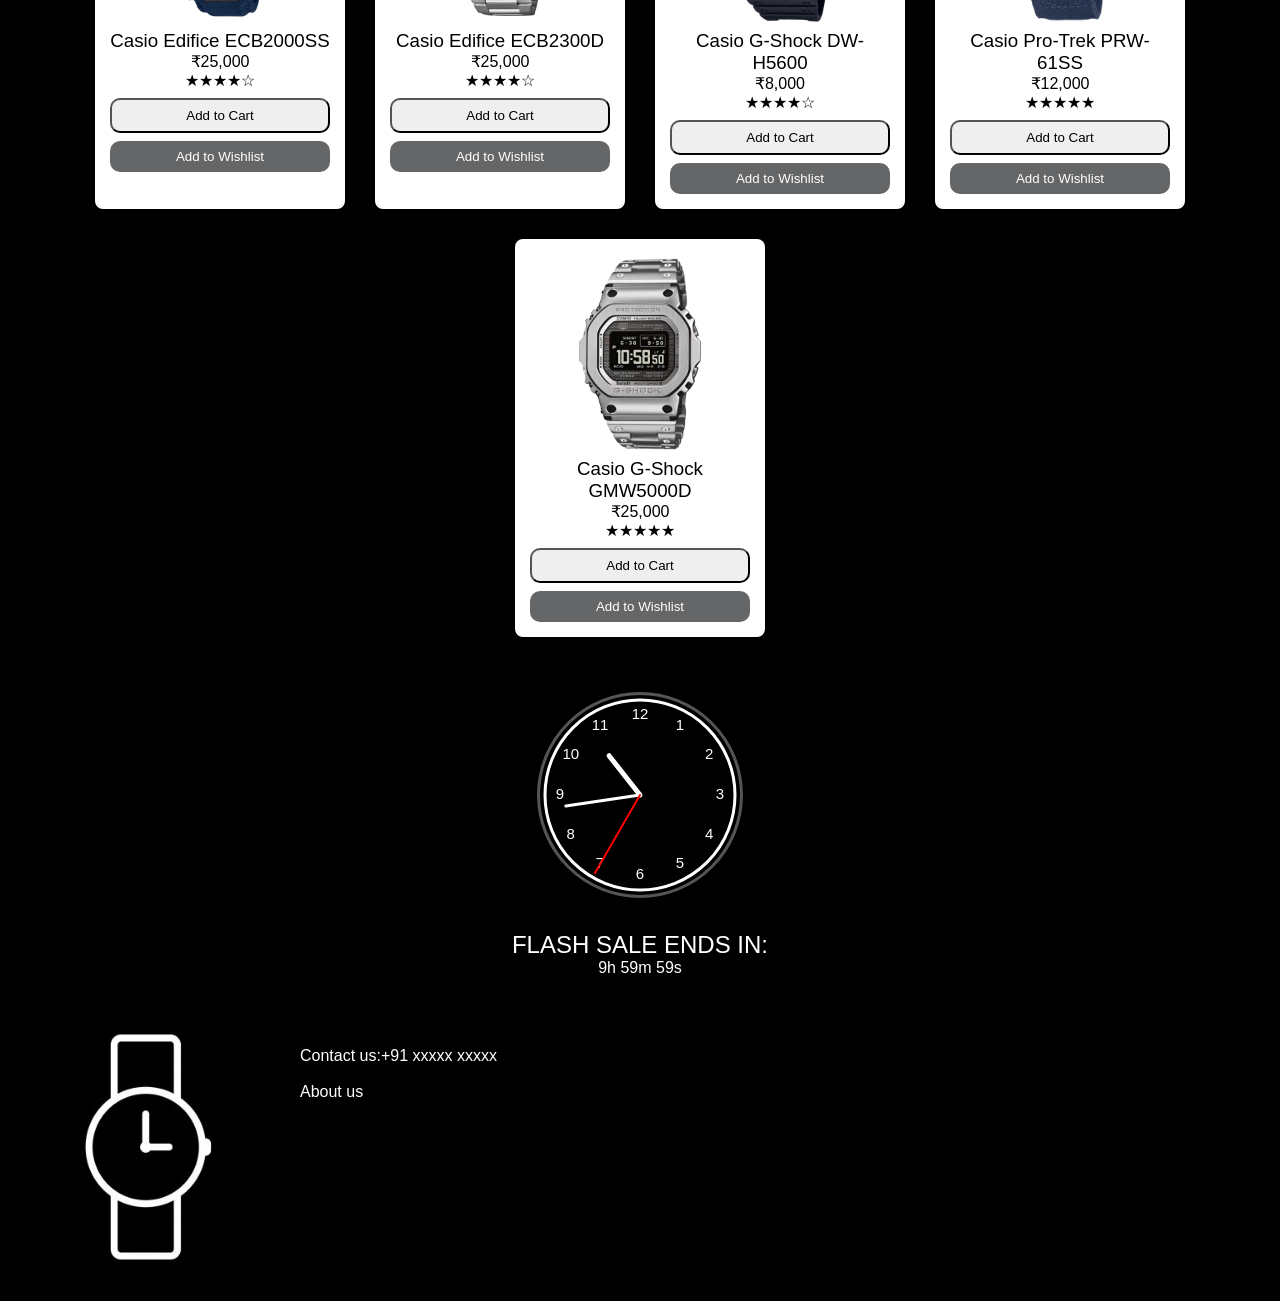
==== commit a48fa656: "fixed home in home" ====
--- a/index.html
+++ b/index.html
@@ -11,7 +11,7 @@
   <header class="navbar">
     <h2><img src="assets/logo.jpg" id="logo"> WatchStore</h2>
     <nav>
-      <a href="home.html">Home</a>
+      <a href="index.html">Home</a>
       <a href="cart.html">Cart (<span id="cartCount">0</span>)</a>
       <a href="wishlist.html">Wishlist</a>
       <a href="aboutus.html">About Us</a>
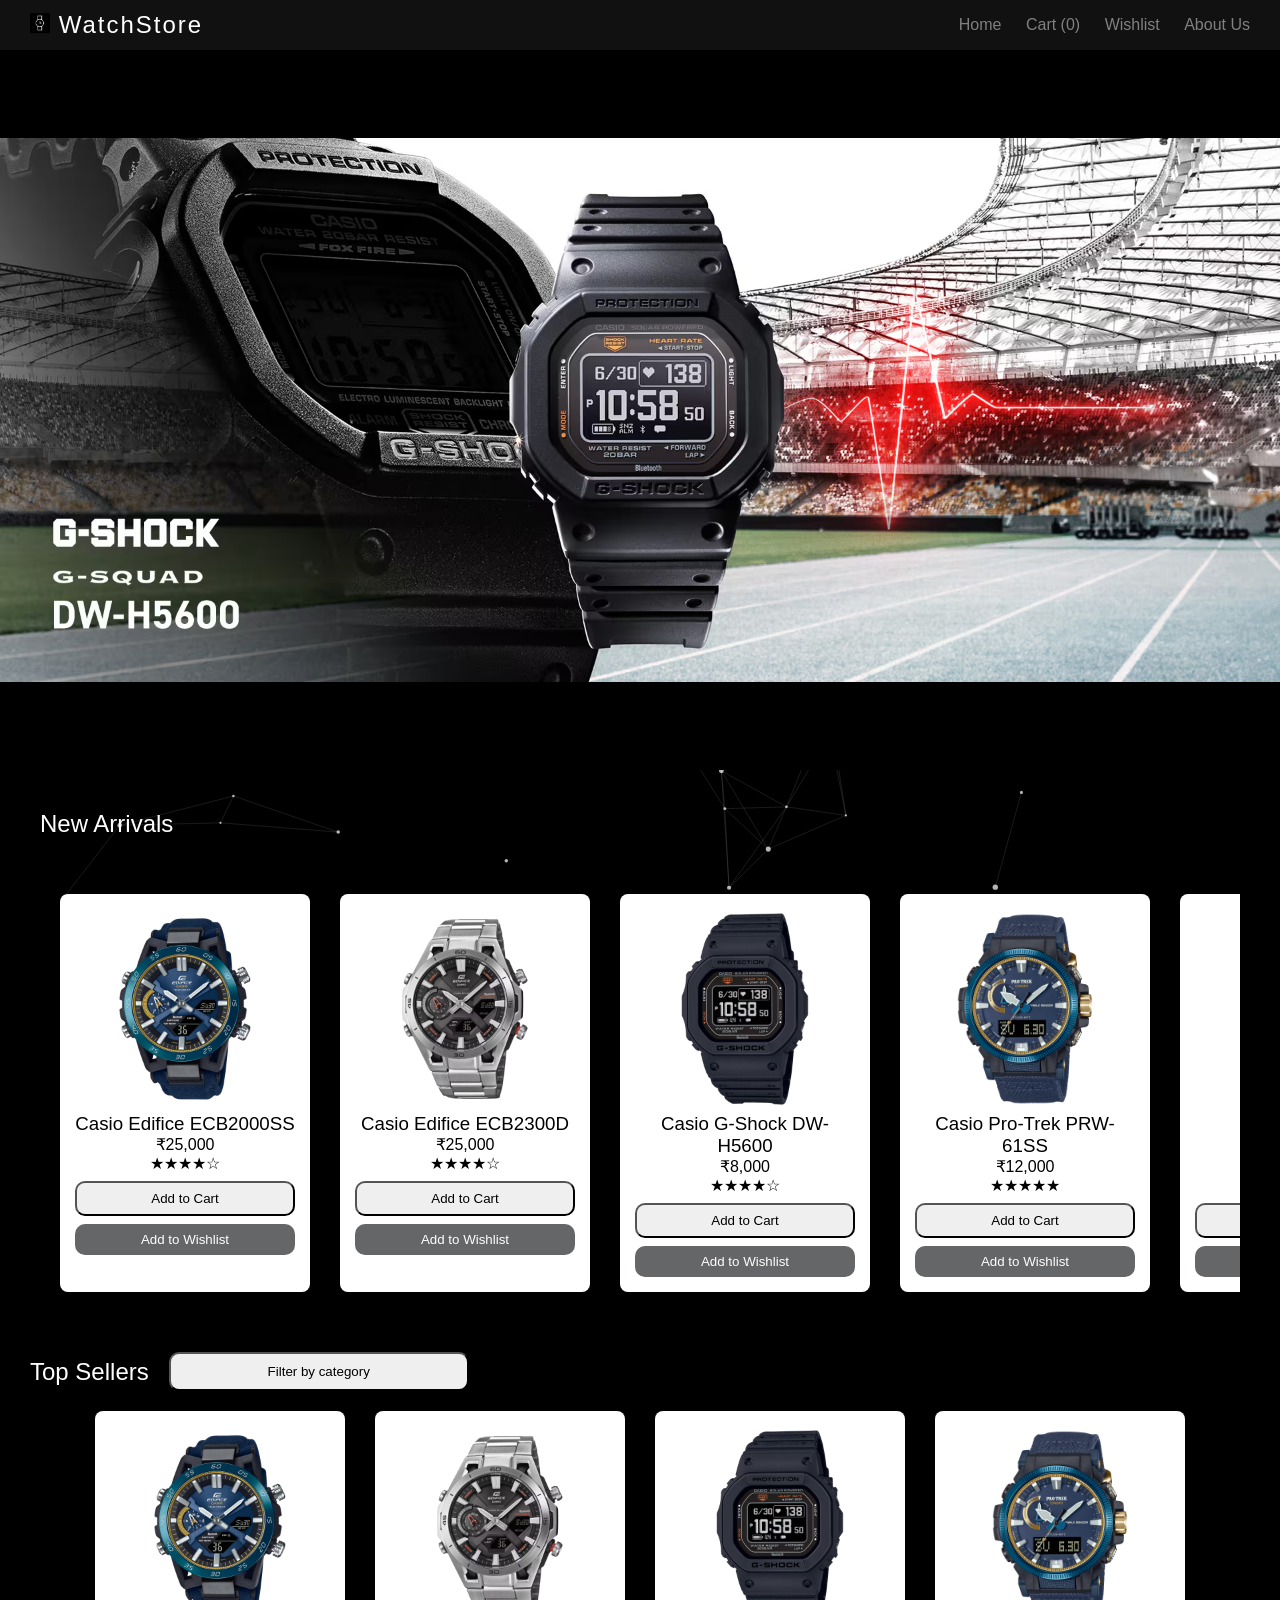
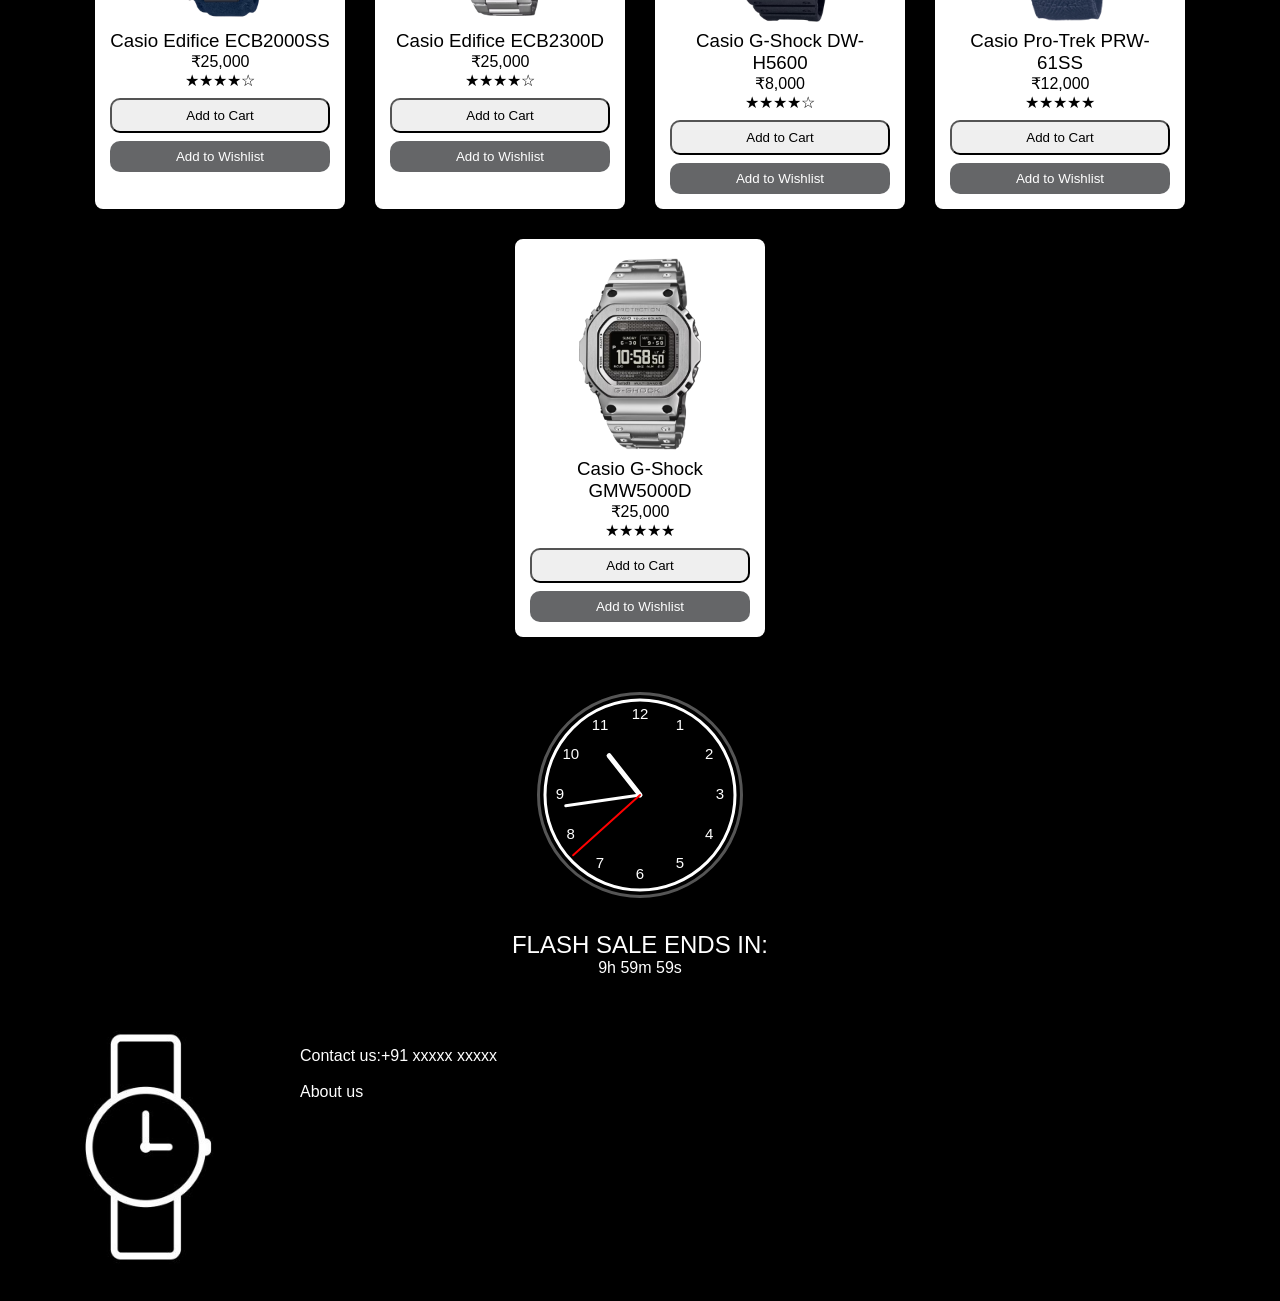
==== commit ddb18a5d: "added background styling" ====
--- a/index.html
+++ b/index.html
@@ -8,6 +8,7 @@
   <link rel="stylesheet" href="style.css" />
   </head>
 <body>
+  <canvas id="bgCanvas"></canvas>
   <header class="navbar">
     <h2><img src="assets/logo.jpg" id="logo"> WatchStore</h2>
     <nav>
--- a/style.css
+++ b/style.css
@@ -327,4 +327,16 @@
   background: #000;
   border-radius: 50%;
   border: 3px solid #555;
+}
+
+/*particle animation styling*/
+
+#bgCanvas {
+  position: fixed;
+  top: 0;
+  left: 0;
+  width: 100%;
+  height: 100%;
+  z-index: -1;
+  background: black;
 }
